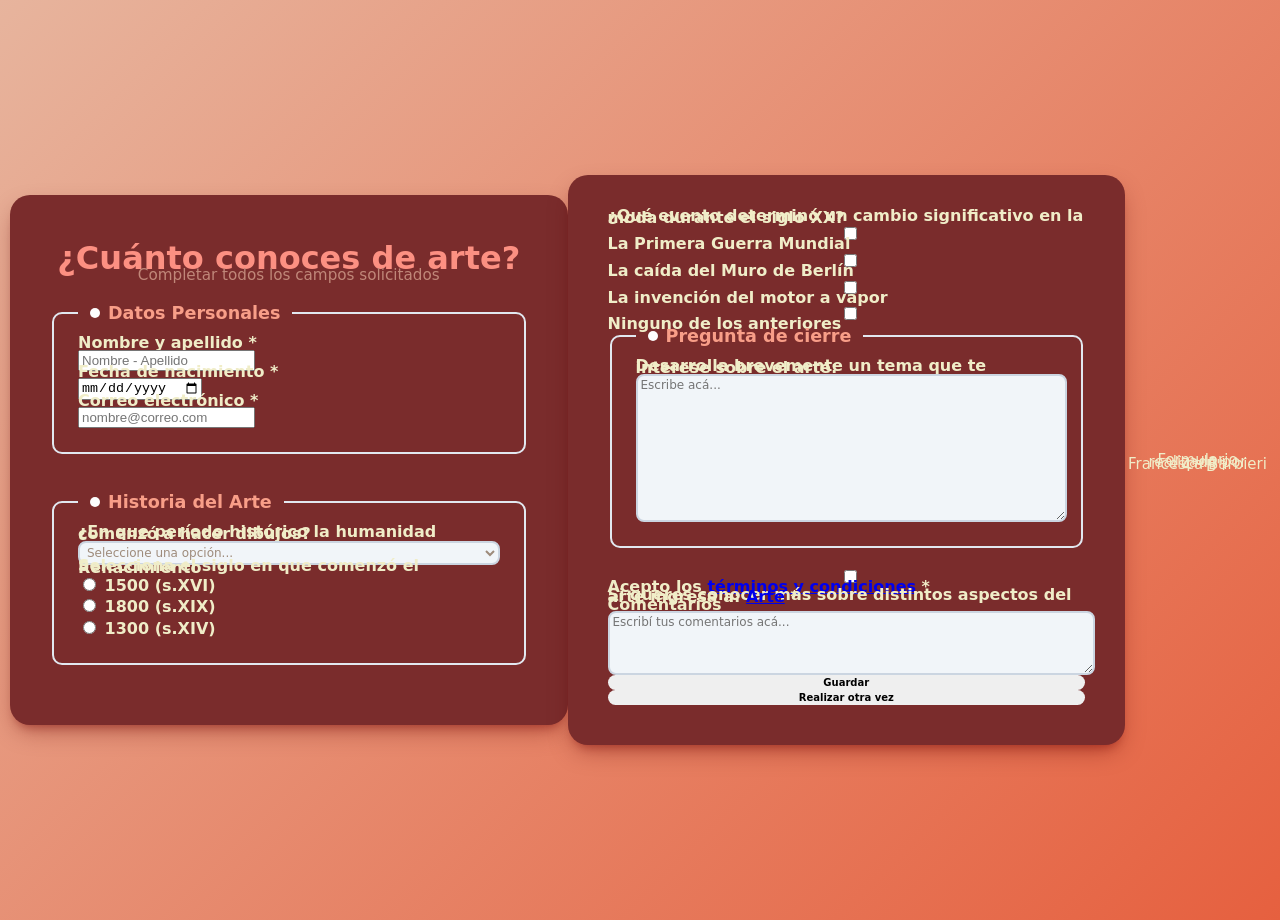
==== formulario.html @ e6e9f669 "tercer commit" ====
<!DOCTYPE html>
<html lang="en">
<head>
    <link href="estilo.css" rel="stylesheet" type="text/css" >
    <meta charset="UTF-8">
    <meta name="viewport" content="width=device-width, initial-scale=1.0">
    <link rel="stylesheet" href="style.css">
    <title>Formulario sobre Arte</title>
</head>
<body>
    <DIV>
        <H1>¿Cuánto conoces de arte?</H1>
        <p>Completar todos los campos solicitados</p>
        <form action="#" method="POST" id="ejercicioForm">

            <fieldset>
                <legend>Datos Personales</legend>

                <div>
                    <label for="nombre y apellido">Nombre y apellido *</label>
                    <input type="text" id="nombre" name="nombre" placeholder="Nombre - Apellido" required>
                </div>

                <div>
                    <label for="fechaNacimiento">Fecha de nacimiento *</label>
                    <input type="date" id="fechaNacimiento" name="dia/mes/año" required>
                </div>                
                
                <div>
                    <label for="email">Correo electrónico *</label>
                    <input type="email" id="email" name="email" placeholder="nombre@correo.com" required>
                </div>

            </fieldset>
            
            <fieldset>
                <legend>Historia del Arte</legend>

                <div>
                    <label for="pregunta1">¿En que período histórico la humanidad comenzó a hacer dibujos?</label>
                    <select id="curso" name="curso" required>
                        <option value="">Seleccione una opción...</option>
                        <option value="PRG">Neolítico</option>
                        <option value="Ro">Edad de los Metales</option>
                        <option value="Sist">Edad Antigua</option>
                        <option value="Elec">Edad Media</option>
                        <option value="Elec">Edad Moderna</option>
                        <option value="Elec">Paleolítico</option>
                    </select>
                </div>

                    <label>Selecciona el siglo en que comenzó el Renacimiento</label>
                    <div>
                        <label>
                            <input type="radio" name="siglo" value="1500">
                            1500 (s.XVI)
                        </label>
                        <label>
                            <input type="radio" name="siglo" value="1800">
                            1800 (s.XIX)
                        </label>
                        <label>
                            <input type="radio" name="siglo" value="1300">
                            1300 (s.XIV)
                        </label>
                    </div>
                </div>

                    
                <div>
                    <label>¿Qué evento determinó un cambio significativo en la moda durante el siglo XX?</label>
                    <div>
                        <label>
                            <input type="checkbox" name="evento" value="1GM">
                            La Primera Guerra Mundial
                        </label>
                        <label>
                            <input type="checkbox" name="evento" value="Muro">
                            La caída del Muro de Berlín
                        </label>
                        <label>
                            <input type="checkbox" name="evento" value="Motor">
                            La invención del motor a vapor
                        </label>
                        <label>
                            <input type="checkbox" name="evento" value="Ninguno">
                            Ninguno de los anteriores
                        </label>
                        
                    </div>
            </fieldset>

                <fieldset>
                    <legend>Pregunta de cierre</legend>
                    <div>
                    <label for="porque">Desarrolla brevemente un tema que te interese sobre el arte:</label>
                    <textarea id="comentarios" name="comentarios" rows="10" placeholder="Escribe acá..." required></textarea>
                    </div>

                </fieldset>
            <div>
                <label>
                    <input type="checkbox" name="terminos" required>
                    Acepto los <a href="#">términos y condiciones</a> *
                </label>
                <label>
                    Si queres conocer más sobre distintos aspectos del arte ingresa a: <a href="https://www.bellasartes.gob.ar/coleccion/">Arte</a> *
                </label>

            </div>


            <div>
                <label for="comentarios">Comentarios</label>
                <textarea id="comentarios" name="comentarios" rows="4" placeholder="Escribí tus comentarios acá..."></textarea>
            </div>

            </fieldset>

            </fieldste>

            <fieldste>

            <div>
                <button type="submit">Guardar</button>
                <button type="reset">Realizar otra vez</button>
            </div>
            </fieldste>
            
        </form>
    </DIV>
    <footer>
    <p>Formulario realizado por Francesca Barbieri - 4°"B"</p>
</footer>

</body>


</html>
---- style.css ----
*::before,
*::after {
    box-sizing: border-box; 
    margin: 0;
    padding: 0;
}


form {
    display: flex;
    flex-direction: column;   
    gap: 3px;       
}



body {
    height: auto;
    font-family: 'Segoe UI', system-ui, -apple-system, sans-serif;
    background: linear-gradient(135deg, #e7b49d 0%, #e6603f 100%); 
    min-height: 100vh;          
    display: flex;             
    justify-content: center;    
    align-items: center;      
    padding: 2px;              
    line-height: 2px;           
    color: #461613;            
}


body > div {
    background: #7a2c2c;              
    border-radius: 20px;              
    box-shadow: 0 10px 25px -5px rgba(95, 3, 3, 0.384),
                0 8px 10px -6px rgba(134, 9, 9, 0.39); 
    padding: 2.5rem;                 
    width: 100%;                       
    max-width: 650px;            
}


h1 {
    font-size: 2rem;          
    font-weight: 700;        
    color: #fc9082;       
    margin-bottom: 0.25rem;   
    text-align: center;       
}


h1 + p {
    text-align: center;
    color: #c08779;           
    margin-bottom: 2rem;      
    font-size: 0.95rem;
}

form {
    display: flex;
    flex-direction: column;  
    gap: 1.5rem;           
}

fieldset {
    border: 2px solid #e2e8f0;        
    border-radius: 10px;                 
    padding: 1.5rem;                      
}

fieldset:hover {
    border-color: #cbd5e1;  
}


legend {
    font-weight: 700;        
    font-size: 1.1rem;       
    color: #f89e88;          
    padding: 0 0.75rem;       
    display: flex;
    align-items: center;      
    gap: 0.5rem;              
}

legend::before {
    content: '';             
    display: inline-block;    
    width: 10px;
    height: 10px;
    background: #fdfdfd;      
    border-radius: 50%;
}


fieldset{
    margin-bottom: 1.2rem;    
}

label {
    display: block;           
    font-weight: 600;         
    color: #f0edc8;           
    margin-bottom: 0.35rem;   
    cursor: pointer;          
}



input[type="checkbox"],
select,
textarea {
    width: 100%;                      
    padding: 2px 3px;             
    border: 2px solid #cbd5e1;         
    border-radius: 8px;             
    font-size: 12px;
    font-family: inherit;             
    color: #9e8b7b;
    background: #f1f5f9;               
    outline: none;   
}                

fieldset:hover {
    border-color: #505153; 
}

button {
    height: 100%;
    width: 100%;
    font-family: inherit;         
    font-size: 10px;              
    font-weight: 600;              
    padding:2px 3px;        
    border: none;
    border-radius: 10px;          
    cursor: pointer;               
    display: inline-flex;
    align-items: center;
    justify-content: center;
    gap: 3px;
}

@media (max-width: 600px) {
    body {
        padding: 2px;         
    }

    body > div {
        padding: 2px;          
        border-radius: 16px;      
    }

    h1 {
        font-size: 17px;        
    }

    fieldset {
        padding: 2px;      
    }

    fieldset > div > div {
        flex-direction: column; 
        gap: 3px;
    }

    button {
        max-width: 100% ;
        width: 100%;
    }
}


footer {
    text-align: center;
    font-size:15px;
    color: #f0edc8;
    margin-top: 5px;
}
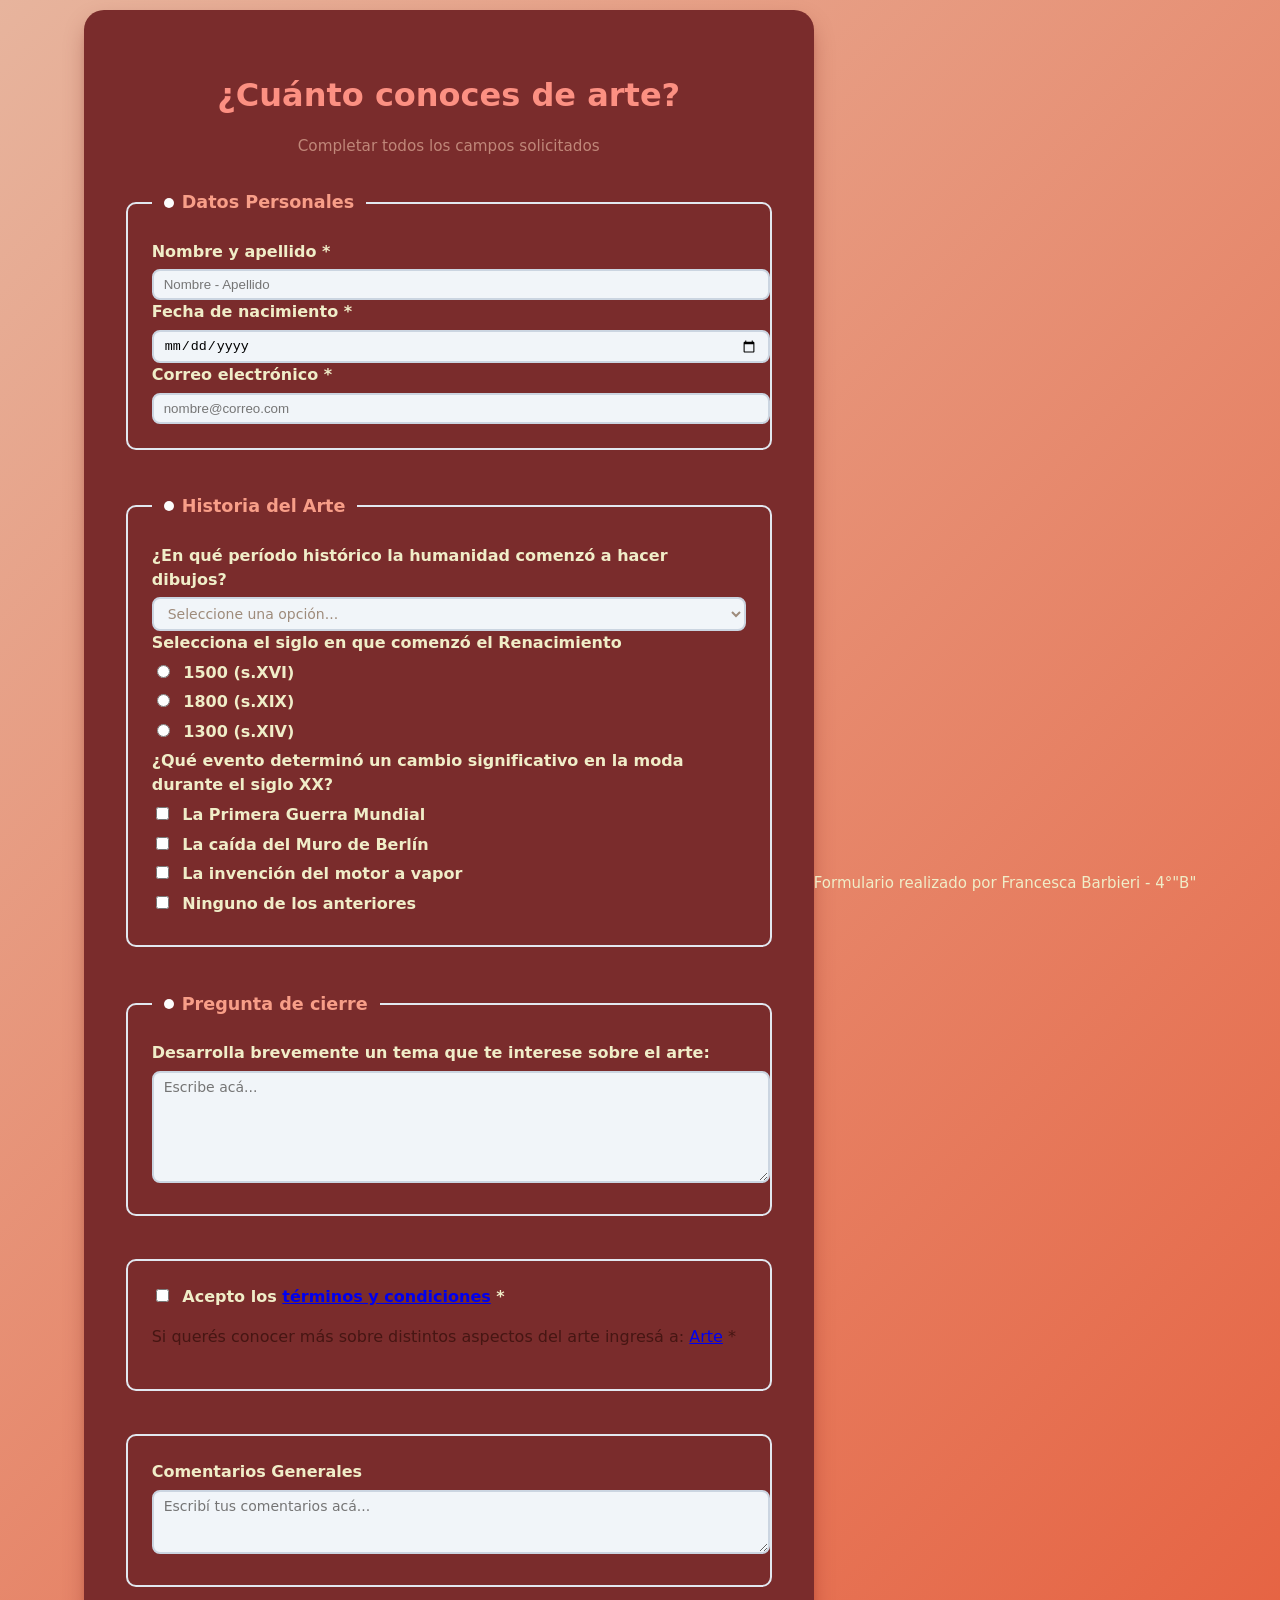
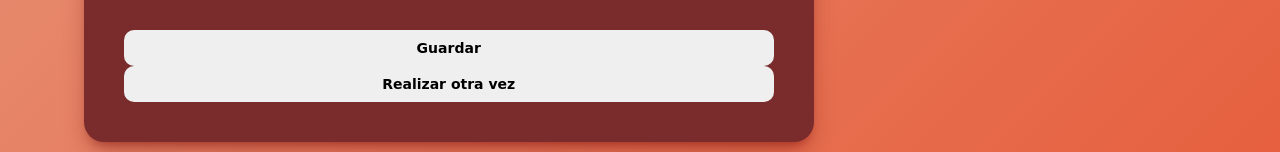
==== commit 948f5da5: "sexto commit" ====
--- a/formulario.html
+++ b/formulario.html
@@ -1,43 +1,44 @@
-<!DOCTYPE html>
-<html lang="en">
+ <!DOCTYPE html>
+<html lang="es">
 <head>
-    <link href="estilo.css" rel="stylesheet" type="text/css" >
     <meta charset="UTF-8">
     <meta name="viewport" content="width=device-width, initial-scale=1.0">
     <link rel="stylesheet" href="style.css">
     <title>Formulario sobre Arte</title>
 </head>
 <body>
-    <DIV>
-        <H1>¿Cuánto conoces de arte?</H1>
-        <p>Completar todos los campos solicitados</p>
+    <div>
+        <h1>¿Cuánto conoces de arte?</h1>
+        <p class="subtitulo">Completar todos los campos solicitados</p>
+        
         <form action="#" method="POST" id="ejercicioForm">
+
 
             <fieldset>
                 <legend>Datos Personales</legend>
 
-                <div>
-                    <label for="nombre y apellido">Nombre y apellido *</label>
+                <div class="control-group">
+                    <label for="nombre">Nombre y apellido *</label>
                     <input type="text" id="nombre" name="nombre" placeholder="Nombre - Apellido" required>
                 </div>
 
-                <div>
+                <div class="control-group">
                     <label for="fechaNacimiento">Fecha de nacimiento *</label>
-                    <input type="date" id="fechaNacimiento" name="dia/mes/año" required>
+                    <input type="date" id="fechaNacimiento" name="fechaNacimiento" required>
                 </div>                
                 
-                <div>
+                <div class="control-group">
                     <label for="email">Correo electrónico *</label>
                     <input type="email" id="email" name="email" placeholder="nombre@correo.com" required>
                 </div>
-
             </fieldset>
             
+
             <fieldset>
                 <legend>Historia del Arte</legend>
 
-                <div>
-                    <label for="pregunta1">¿En que período histórico la humanidad comenzó a hacer dibujos?</label>
+                <div class="control-group">
+                    <label for="curso">¿En qué período histórico la humanidad comenzó a hacer dibujos?</label>
                     <select id="curso" name="curso" required>
                         <option value="">Seleccione una opción...</option>
                         <option value="PRG">Neolítico</option>
@@ -49,91 +50,86 @@
                     </select>
                 </div>
 
+                <div class="control-group">
                     <label>Selecciona el siglo en que comenzó el Renacimiento</label>
-                    <div>
-                        <label>
+                    <div class="opciones-group">
+                        <label class="opcion-inline">
                             <input type="radio" name="siglo" value="1500">
                             1500 (s.XVI)
                         </label>
-                        <label>
+                        <label class="opcion-inline">
                             <input type="radio" name="siglo" value="1800">
                             1800 (s.XIX)
                         </label>
-                        <label>
+                        <label class="opcion-inline">
                             <input type="radio" name="siglo" value="1300">
                             1300 (s.XIV)
                         </label>
                     </div>
                 </div>
 
-                    
-                <div>
+                <div class="control-group">
                     <label>¿Qué evento determinó un cambio significativo en la moda durante el siglo XX?</label>
-                    <div>
-                        <label>
+                    <div class="opciones-group">
+                        <label class="opcion-inline">
                             <input type="checkbox" name="evento" value="1GM">
                             La Primera Guerra Mundial
                         </label>
-                        <label>
+                        <label class="opcion-inline">
                             <input type="checkbox" name="evento" value="Muro">
                             La caída del Muro de Berlín
                         </label>
-                        <label>
+                        <label class="opcion-inline">
                             <input type="checkbox" name="evento" value="Motor">
                             La invención del motor a vapor
                         </label>
-                        <label>
+                        <label class="opcion-inline">
                             <input type="checkbox" name="evento" value="Ninguno">
                             Ninguno de los anteriores
                         </label>
-                        
                     </div>
+                </div>
             </fieldset>
 
-                <fieldset>
-                    <legend>Pregunta de cierre</legend>
-                    <div>
-                    <label for="porque">Desarrolla brevemente un tema que te interese sobre el arte:</label>
-                    <textarea id="comentarios" name="comentarios" rows="10" placeholder="Escribe acá..." required></textarea>
-                    </div>
 
-                </fieldset>
-            <div>
-                <label>
-                    <input type="checkbox" name="terminos" required>
-                    Acepto los <a href="#">términos y condiciones</a> *
-                </label>
-                <label>
-                    Si queres conocer más sobre distintos aspectos del arte ingresa a: <a href="https://www.bellasartes.gob.ar/coleccion/">Arte</a> *
-                </label>
-
-            </div>
+            <fieldset>
+                <legend>Pregunta de cierre</legend>
+                <div class="control-group">
+                    <label for="comentarios-arte">Desarrolla brevemente un tema que te interese sobre el arte:</label>
+                    <textarea id="comentarios-arte" name="comentarios_arte" rows="6" placeholder="Escribe acá..." required></textarea>
+                </div>
+            </fieldset>
 
 
-            <div>
-                <label for="comentarios">Comentarios</label>
-                <textarea id="comentarios" name="comentarios" rows="4" placeholder="Escribí tus comentarios acá..."></textarea>
-            </div>
-
+            <fieldset class="fieldset-noborder">
+                <div class="control-group">
+                    <label class="opcion-inline">
+                        <input type="checkbox" name="terminos" required>
+                        <span>Acepto los <a href="#">términos y condiciones</a> *</span>
+                    </label>
+                </div>
+                <div class="control-group enlace-interes">
+                    <p>Si querés conocer más sobre distintos aspectos del arte ingresá a: <a href="https://www.bellasartes.gob.ar/coleccion/" target="_blank">Arte</a> *</p>
+                </div>
             </fieldset>
 
-            </fieldste>
+            <fieldset>
+                <div class="control-group">
+                    <label for="comentarios">Comentarios Generales</label>
+                    <textarea id="comentarios" name="comentarios" rows="3" placeholder="Escribí tus comentarios acá..."></textarea>
+                </div>
+            </fieldset>
 
-            <fieldste>
 
-            <div>
-                <button type="submit">Guardar</button>
-                <button type="reset">Realizar otra vez</button>
+            <div class="botones-container">
+                <button type="submit" class="btn-guardar">Guardar</button>
+                <button type="reset" class="btn-reset">Realizar otra vez</button>
             </div>
-            </fieldste>
             
         </form>
-    </DIV>
+    </div>
     <footer>
-    <p>Formulario realizado por Francesca Barbieri - 4°"B"</p>
-</footer>
-
+        <p>Formulario realizado por Francesca Barbieri - 4°"B"</p>
+    </footer>
 </body>
-
-
-</html>+</html>
--- a/style.css
+++ b/style.css
@@ -1,4 +1,3 @@
-
 
 *::before,
 *::after {
@@ -7,13 +6,66 @@
     padding: 0;
 }
 
-
-form {
-    display: flex;
-    flex-direction: column;   
-    gap: 3px;       
-}
-
+#contenedor {
+    margin: auto;  
+    height: auto; 
+    width: 95%; 
+}
+
+#encabezado {
+    background-color: #9e6d45;  
+    height: 100px; 
+}
+
+
+#encabezado ul {
+    float: right;  
+    height: 80px;  
+    width: 100%; 
+    max-width: 1200px; 
+    margin-top: 10px;  
+    display: flex;
+    align-items: center;      
+    justify-content: flex-end; 
+}
+
+
+#encabezado ul li {
+    width: 200px;  
+    list-style-type: none;  
+    text-align: center;  
+}
+
+#encabezado ul li a {
+    font-family: "Arial Black", Gadget, sans-serif;  
+    font-size: 14px; 
+    font-weight: 600; 
+    text-transform: uppercase;  
+    color: #FFF; 
+    text-decoration: none;  
+}
+
+.navbar {
+    display: flex;
+    justify-content: space-between; 
+    align-items: center;         
+    background: #3E4A3E;         
+    border-radius: 8px;          
+    padding: 15px 25px;          
+}
+
+#loguito {
+    display: flex;
+    align-items: flex-start;
+}
+
+#banner img {
+    display: flex;
+    align-items: flex-end;
+    width: 100%;
+    height: 200px;
+    border-radius: 8px;
+}
 
 
 body {
@@ -25,10 +77,9 @@
     justify-content: center;    
     align-items: center;      
     padding: 2px;              
-    line-height: 2px;           
+    line-height: 1.5;         
     color: #461613;            
 }
-
 
 body > div {
     background: #7a2c2c;              
@@ -40,7 +91,6 @@
     max-width: 650px;            
 }
 
-
 h1 {
     font-size: 2rem;          
     font-weight: 700;        
@@ -49,7 +99,6 @@
     text-align: center;       
 }
 
-
 h1 + p {
     text-align: center;
     color: #c08779;           
@@ -67,12 +116,12 @@
     border: 2px solid #e2e8f0;        
     border-radius: 10px;                 
     padding: 1.5rem;                      
+    margin-bottom: 1.2rem;    
 }
 
 fieldset:hover {
-    border-color: #cbd5e1;  
-}
-
+    border-color: #505153; 
+}
 
 legend {
     font-weight: 700;        
@@ -93,11 +142,6 @@
     border-radius: 50%;
 }
 
-
-fieldset{
-    margin-bottom: 1.2rem;    
-}
-
 label {
     display: block;           
     font-weight: 600;         
@@ -106,63 +150,84 @@
     cursor: pointer;          
 }
 
-
-
-input[type="checkbox"],
 select,
 textarea {
     width: 100%;                      
-    padding: 2px 3px;             
+    padding: 6px 10px;           
     border: 2px solid #cbd5e1;         
     border-radius: 8px;             
-    font-size: 12px;
+    font-size: 14px;
     font-family: inherit;             
     color: #9e8b7b;
     background: #f1f5f9;               
     outline: none;   
 }                
 
-fieldset:hover {
-    border-color: #505153; 
+
+input[type="text"], input[type="email"], input[type="date"] {
+    width: 100%;
+    padding: 6px 10px;
+    border: 2px solid #cbd5e1;
+    border-radius: 8px;
+    background: #f1f5f9;
+}
+
+
+input[type="checkbox"] {
+    width: auto;
+    margin-right: 8px;
+    cursor: pointer;
+}
+
+input[type="radio"] {
+    width: auto;
+    margin-right: 8px;
+    cursor: pointer;
+}
+
+.checkbox-group {
+    display: flex;
+    align-items: center;
+    gap: 8px;
 }
 
 button {
-    height: 100%;
+    height: auto; 
     width: 100%;
     font-family: inherit;         
-    font-size: 10px;              
+    font-size: 14px;              
     font-weight: 600;              
-    padding:2px 3px;        
+    padding: 10px 15px;       
     border: none;
     border-radius: 10px;          
     cursor: pointer;               
     display: inline-flex;
     align-items: center;
     justify-content: center;
-    gap: 3px;
+    gap: 5px;
 }
 
 @media (max-width: 600px) {
     body {
-        padding: 2px;         
+        padding: 10px;         
     }
 
     body > div {
-        padding: 2px;          
+        padding: 1.5rem;          
         border-radius: 16px;      
     }
 
     h1 {
-        font-size: 17px;        
+        font-size: 22px;        
     }
 
     fieldset {
-        padding: 2px;      
+        padding: 1rem;      
     }
 
     fieldset > div > div {
         flex-direction: column; 
-        gap: 3px;
+        gap: 8px;
     }
 
     button {
@@ -171,10 +236,9 @@
     }
 }
 
-
 footer {
     text-align: center;
-    font-size:15px;
+    font-size: 15px;
     color: #f0edc8;
-    margin-top: 5px;
-}+    margin-top: 15px;
+}
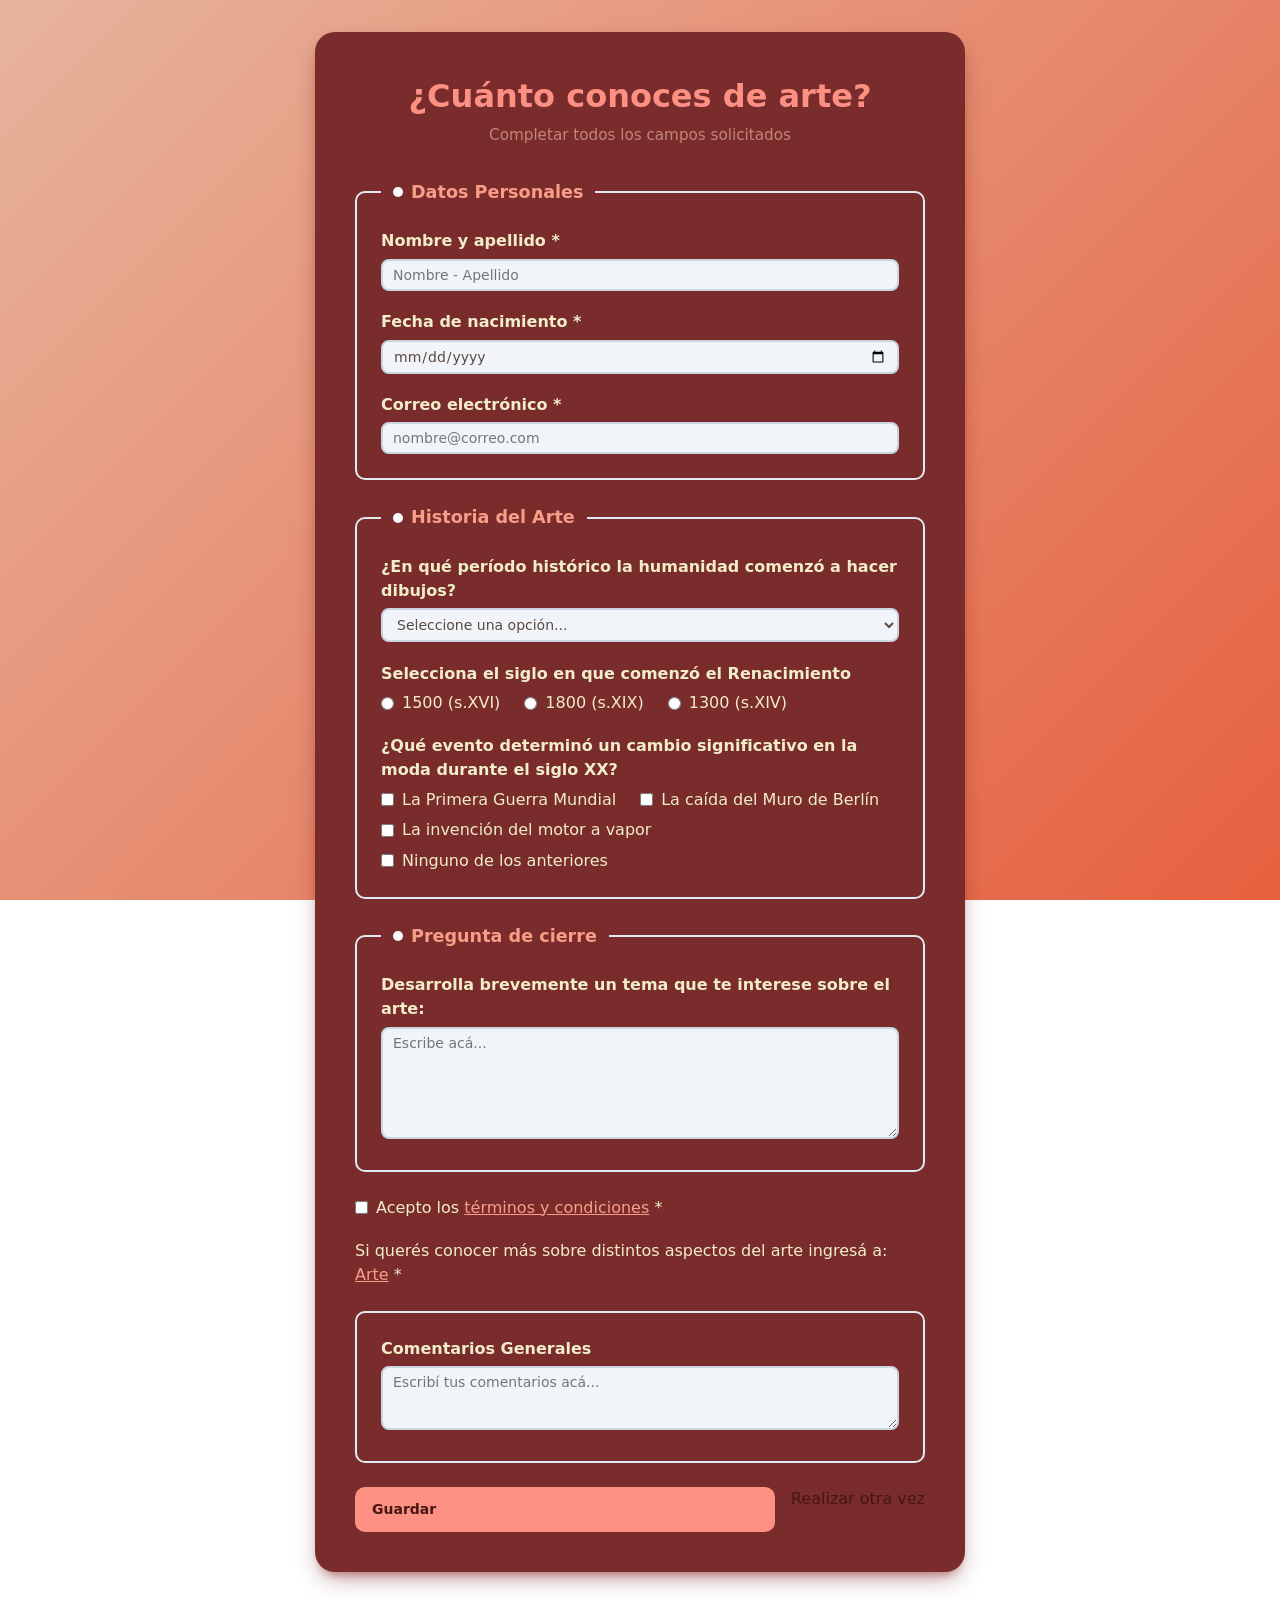
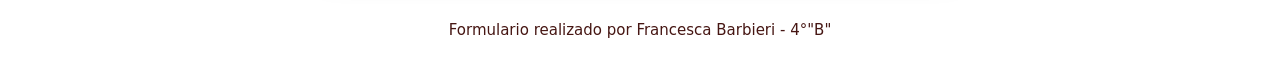
==== commit 8bcc9fa6: "septimo ccommit" ====
--- a/formulario.html
+++ b/formulario.html
@@ -122,8 +122,8 @@
 
 
             <div class="botones-container">
-                <button type="submit" class="btn-guardar">Guardar</button>
-                <button type="reset" class="btn-reset">Realizar otra vez</button>
+                <button-1 type="submit" class="btn-guardar">Guardar</button-1>
+                <button-2 type="reset" class="btn-resetear">Realizar otra vez</button>
             </div>
             
         </form>
--- a/style.css
+++ b/style.css
@@ -1,244 +1,294 @@
 
+*,
 *::before,
 *::after {
-    box-sizing: border-box; 
+    box-sizing: border-box;
     margin: 0;
     padding: 0;
 }
 
-#contenedor {
-    margin: auto;  
-    height: auto; 
-    width: 95%; 
-}
-
-#encabezado {
-    background-color: #9e6d45;  
-    height: 100px; 
-}
-
-
-#encabezado ul {
-    float: right;  
-    height: 80px;  
-    width: 100%; 
-    max-width: 1200px; 
-    margin-top: 10px;  
-    display: flex;
-    align-items: center;      
-    justify-content: flex-end; 
-}
-
-
-#encabezado ul li {
-    width: 200px;  
-    list-style-type: none;  
-    text-align: center;  
-}
-
-#encabezado ul li a {
-    font-family: "Arial Black", Gadget, sans-serif;  
-    font-size: 14px; 
-    font-weight: 600; 
-    text-transform: uppercase;  
-    color: #FFF; 
-    text-decoration: none;  
+body {
+    display: flex;
+    flex-direction: column;      
+    min-height: 100vh;
+    padding: 1rem;
+    font-family: 'Segoe UI', system-ui, -apple-system, sans-serif;
+    line-height: 1.5;
+    color: #461613;
+    background: linear-gradient(135deg, #e7b49d 0%, #e6603f 100%) no-repeat fixed;
 }
 
 .navbar {
     display: flex;
-    justify-content: space-between; 
-    align-items: center;         
-    background: #3E4A3E;         
-    border-radius: 8px;          
-    padding: 15px 25px;          
+    justify-content: space-between;
+    align-items: center;
+    flex-wrap: wrap;
+    gap: 1rem;
+    padding: 15px 25px;
+    margin-bottom: 1.5rem;
+    background: #3E4A3E;
+    border-radius: 8px;
 }
 
 #loguito {
     display: flex;
-    align-items: flex-start;
+    align-items: center;
+}
+
+#loguito img {
+    display: block;
+}
+
+.nav-links {
+    display: flex;
+    align-items: center;
+    flex-wrap: wrap;
+    gap: 1.5rem;
+    list-style: none;
+}
+
+.nav-links a {
+    font-family: "Arial Black", Gadget, sans-serif;
+    font-size: 14px;
+    font-weight: 600;
+    text-transform: uppercase;
+    color: #FFF;
+    text-decoration: none;
+}
+
+.nav-links a:hover,
+.nav-links a:focus-visible {
+    text-decoration: underline;
 }
 
 #banner img {
-    display: flex;
-    align-items: flex-end;
+    display: block;
     width: 100%;
     height: 200px;
+    object-fit: cover;
     border-radius: 8px;
 }
 
-
-body {
-    height: auto;
-    font-family: 'Segoe UI', system-ui, -apple-system, sans-serif;
-    background: linear-gradient(135deg, #e7b49d 0%, #e6603f 100%); 
-    min-height: 100vh;          
-    display: flex;             
-    justify-content: center;    
-    align-items: center;      
-    padding: 2px;              
-    line-height: 1.5;         
-    color: #461613;            
-}
-
 body > div {
-    background: #7a2c2c;              
-    border-radius: 20px;              
+    width: 100%;
+    max-width: 650px;
+    margin: 1rem auto 2rem;     
+    padding: 2.5rem;
+    background: #7a2c2c;
+    border-radius: 20px;
     box-shadow: 0 10px 25px -5px rgba(95, 3, 3, 0.384),
-                0 8px 10px -6px rgba(134, 9, 9, 0.39); 
-    padding: 2.5rem;                 
-    width: 100%;                       
-    max-width: 650px;            
+                0 8px 10px -6px rgba(134, 9, 9, 0.39);
 }
 
 h1 {
-    font-size: 2rem;          
-    font-weight: 700;        
-    color: #fc9082;       
-    margin-bottom: 0.25rem;   
-    text-align: center;       
-}
-
-h1 + p {
+    margin-bottom: 0.25rem;
+    font-size: 2rem;
+    font-weight: 700;
+    color: #fc9082;
     text-align: center;
-    color: #c08779;           
-    margin-bottom: 2rem;      
+}
+
+.subtitulo {
+    margin-bottom: 2rem;
     font-size: 0.95rem;
-}
+    color: #c08779;
+    text-align: center;
+}
+
 
 form {
     display: flex;
-    flex-direction: column;  
-    gap: 1.5rem;           
+    flex-direction: column;
+    gap: 1.5rem;               
 }
 
 fieldset {
-    border: 2px solid #e2e8f0;        
-    border-radius: 10px;                 
-    padding: 1.5rem;                      
-    margin-bottom: 1.2rem;    
+    padding: 1.5rem;
+    border: 2px solid #e2e8f0;
+    border-radius: 10px;
 }
 
 fieldset:hover {
-    border-color: #505153; 
+    border-color: #505153;
+}
+
+.fieldset-noborder,
+.fieldset-noborder:hover {
+    padding: 0;
+    border: none;
 }
 
 legend {
-    font-weight: 700;        
-    font-size: 1.1rem;       
-    color: #f89e88;          
-    padding: 0 0.75rem;       
-    display: flex;
-    align-items: center;      
-    gap: 0.5rem;              
+    display: flex;
+    align-items: center;
+    gap: 0.5rem;
+    padding: 0 0.75rem;
+    font-size: 1.1rem;
+    font-weight: 700;
+    color: #f89e88;
 }
 
 legend::before {
-    content: '';             
-    display: inline-block;    
+    content: '';
+    display: inline-block;
     width: 10px;
     height: 10px;
-    background: #fdfdfd;      
+    background: #fdfdfd;
     border-radius: 50%;
 }
 
+.control-group {
+    margin-bottom: 1.2rem;
+}
+
+.control-group:last-child {
+    margin-bottom: 0;
+}
+
 label {
-    display: block;           
-    font-weight: 600;         
-    color: #f0edc8;           
-    margin-bottom: 0.35rem;   
-    cursor: pointer;          
-}
+    display: block;
+    margin-bottom: 0.35rem;
+    font-weight: 600;
+    color: #f0edc8;
+    cursor: pointer;
+}
+
 
 select,
-textarea {
-    width: 100%;                      
-    padding: 6px 10px;           
-    border: 2px solid #cbd5e1;         
-    border-radius: 8px;             
-    font-size: 14px;
-    font-family: inherit;             
-    color: #9e8b7b;
-    background: #f1f5f9;               
-    outline: none;   
-}                
-
-
-input[type="text"], input[type="email"], input[type="date"] {
+textarea,
+input[type="text"],
+input[type="email"],
+input[type="date"] {
     width: 100%;
     padding: 6px 10px;
     border: 2px solid #cbd5e1;
     border-radius: 8px;
+    font-family: inherit;
+    font-size: 14px;
+    color: #5b4a3f;
     background: #f1f5f9;
-}
-
-
-input[type="checkbox"] {
-    width: auto;
-    margin-right: 8px;
-    cursor: pointer;
-}
-
+    outline: none;
+}
+
+select:focus,
+textarea:focus,
+input[type="text"]:focus,
+input[type="email"]:focus,
+input[type="date"]:focus {
+    border-color: #fc9082;      
+}
+
+textarea {
+    resize: vertical;
+}
+
+.opciones-group {
+    display: flex;
+    flex-wrap: wrap;
+    gap: 0.4rem 1.5rem;
+}
+
+.opcion-inline {
+    display: flex;
+    align-items: center;
+    gap: 8px;
+    margin-bottom: 0;
+    font-weight: 500;
+}
+
+input[type="checkbox"],
 input[type="radio"] {
     width: auto;
-    margin-right: 8px;
+    margin: 0;
     cursor: pointer;
 }
 
-.checkbox-group {
-    display: flex;
-    align-items: center;
-    gap: 8px;
-}
-
-button {
-    height: auto; 
-    width: 100%;
-    font-family: inherit;         
-    font-size: 14px;              
-    font-weight: 600;              
-    padding: 10px 15px;       
-    border: none;
-    border-radius: 10px;          
-    cursor: pointer;               
-    display: inline-flex;
-    align-items: center;
-    justify-content: center;
-    gap: 5px;
+form a {
+    color: #f89e88;
+    text-decoration: underline;
+}
+
+.enlace-interes p {
+    color: #f0edc8;
+}
+
+.botones-container {
+    display: flex;
+    gap: 1rem;
+}
+
+.btn-guardar,
+.btn-reset {
+    flex: 1;
+    padding: 10px 15px;
+    border: 2px solid transparent;
+    border-radius: 10px;
+    font-family: inherit;
+    font-size: 14px;
+    font-weight: 600;
+    cursor: pointer;
+}
+
+.btn-guardar {
+    color: #461613;
+    background: #fc9082;
+}
+
+.btn-guardar:hover {
+    background: #f89e88;
+}
+
+.btn-reset {
+    color: #f0edc8;
+    background: transparent;
+    border-color: #f0edc8;
+}
+
+.btn-reset:hover {
+    background: rgba(240, 237, 200, 0.12);
+}
+
+
+footer {
+    margin-top: auto;         
+    padding-top: 15px;
+    font-size: 15px;
+    color: #461613;            
+    text-align: center;
 }
 
 @media (max-width: 600px) {
     body {
-        padding: 10px;         
+        padding: 10px;
+    }
+
+    .navbar {
+        flex-direction: column;
+        padding: 15px;
+    }
+
+    .nav-links {
+        justify-content: center;
     }
 
     body > div {
-        padding: 1.5rem;          
-        border-radius: 16px;      
+        padding: 1.5rem;
+        border-radius: 16px;
     }
 
     h1 {
-        font-size: 22px;        
+        font-size: 22px;
     }
 
     fieldset {
-        padding: 1rem;      
-    }
-
-    fieldset > div > div {
-        flex-direction: column; 
-        gap: 8px;
-    }
-
-    button {
-        max-width: 100% ;
-        width: 100%;
-    }
-}
-
-footer {
-    text-align: center;
-    font-size: 15px;
-    color: #f0edc8;
-    margin-top: 15px;
-}
+        padding: 1rem;
+    }
+
+    .opciones-group {
+        flex-direction: column;
+    }
+
+    .botones-container {
+        flex-direction: column;
+    }
+}
